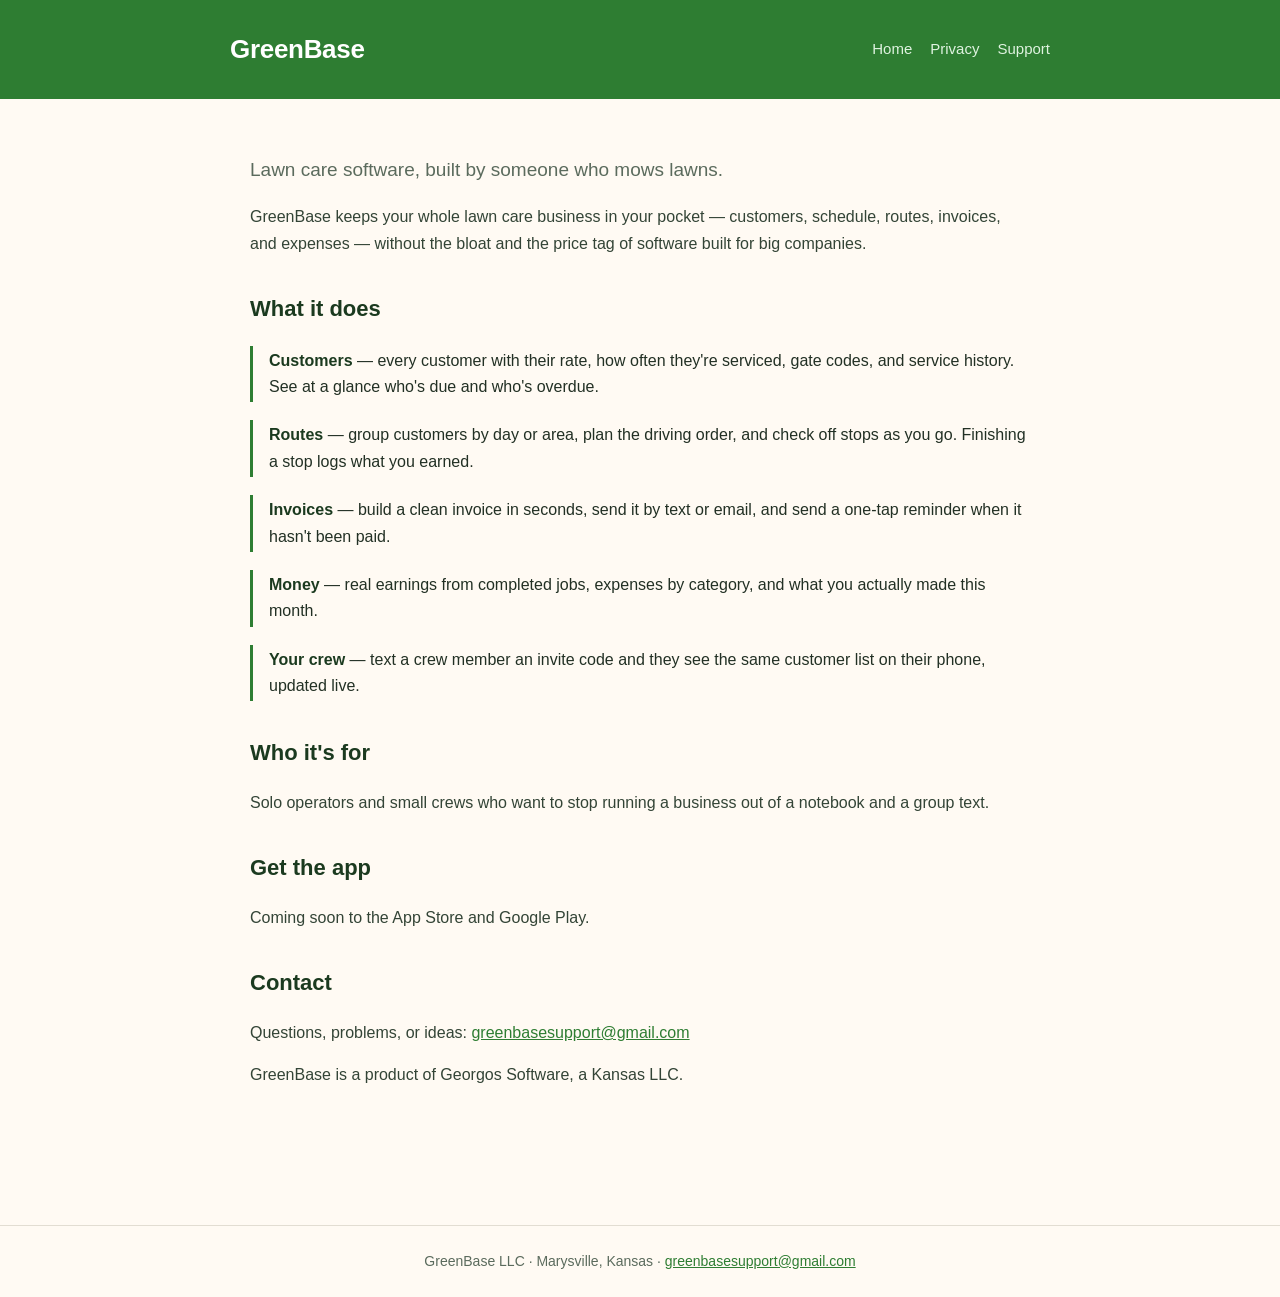
==== index.html @ cf77005a "Add files via upload" ====
<!DOCTYPE html>
<html lang="en"><head><meta charset="utf-8">
<meta name="viewport" content="width=device-width,initial-scale=1">
<title>GreenBase — Lawn Care Business Software</title>
<meta name="description" content="GreenBase — simple software for lawn care businesses.">
<link rel="stylesheet" href="style.css"></head><body>
<header><div class="wrap"><h1>GreenBase</h1>
<nav><a href="index.html">Home</a><a href="privacy.html">Privacy</a><a href="support.html">Support</a></nav>
</div></header><main>
<p class="lead">Lawn care software, built by someone who mows lawns.</p>
<p>GreenBase keeps your whole lawn care business in your pocket &mdash; customers, schedule,
routes, invoices, and expenses &mdash; without the bloat and the price tag of software built
for big companies.</p>

<h2>What it does</h2>
<div class="feature"><b>Customers</b> &mdash; every customer with their rate, how often they're
serviced, gate codes, and service history. See at a glance who's due and who's overdue.</div>
<div class="feature"><b>Routes</b> &mdash; group customers by day or area, plan the driving
order, and check off stops as you go. Finishing a stop logs what you earned.</div>
<div class="feature"><b>Invoices</b> &mdash; build a clean invoice in seconds, send it by text
or email, and send a one-tap reminder when it hasn't been paid.</div>
<div class="feature"><b>Money</b> &mdash; real earnings from completed jobs, expenses by
category, and what you actually made this month.</div>
<div class="feature"><b>Your crew</b> &mdash; text a crew member an invite code and they see
the same customer list on their phone, updated live.</div>

<h2>Who it's for</h2>
<p>Solo operators and small crews who want to stop running a business out of a notebook and a
group text.</p>

<h2>Get the app</h2>
<p>Coming soon to the App Store and Google Play.</p>

<h2>Contact</h2>
<p>Questions, problems, or ideas:
<a href="mailto:greenbasesupport@gmail.com">greenbasesupport@gmail.com</a></p>
<p>GreenBase is a product of Georgos Software, a Kansas LLC.</p>
</main><footer>
GreenBase LLC &middot; Marysville, Kansas &middot;
<a href="mailto:greenbasesupport@gmail.com">greenbasesupport@gmail.com</a>
</footer></body></html>
---- style.css ----
:root{--green:#2e7d32;--dark:#1b3a1f;--muted:#5b6b5d;--bg:#fffaf3}
*{box-sizing:border-box}
body{margin:0;font:16px/1.65 -apple-system,BlinkMacSystemFont,"Segoe UI",Roboto,Helvetica,Arial,sans-serif;
color:#22302400;color:#223024;background:var(--bg)}
header{background:var(--green);color:#fff;padding:28px 20px}
header .wrap{max-width:820px;margin:0 auto;display:flex;align-items:center;gap:14px;flex-wrap:wrap}
header h1{margin:0;font-size:26px;letter-spacing:-.3px}
nav{margin-left:auto;display:flex;gap:18px}
nav a{color:#dff3e0;text-decoration:none;font-size:15px}
nav a:hover{color:#fff;text-decoration:underline}
main{max-width:820px;margin:0 auto;padding:36px 20px 70px}
h2{color:var(--dark);margin-top:34px;font-size:22px}
h3{color:var(--dark);margin-top:26px;font-size:17px}
p,li{color:#33443600;color:#334436}
ul{padding-left:20px}
.lead{font-size:19px;color:var(--muted)}
.feature{border-left:3px solid var(--green);padding:2px 0 2px 16px;margin:18px 0}
.feature b{color:var(--dark)}
footer{border-top:1px solid #e2ddd2;margin-top:50px;padding:24px 20px;text-align:center;color:var(--muted);font-size:14px}
a{color:var(--green)}
.date{color:var(--muted);font-size:14px}
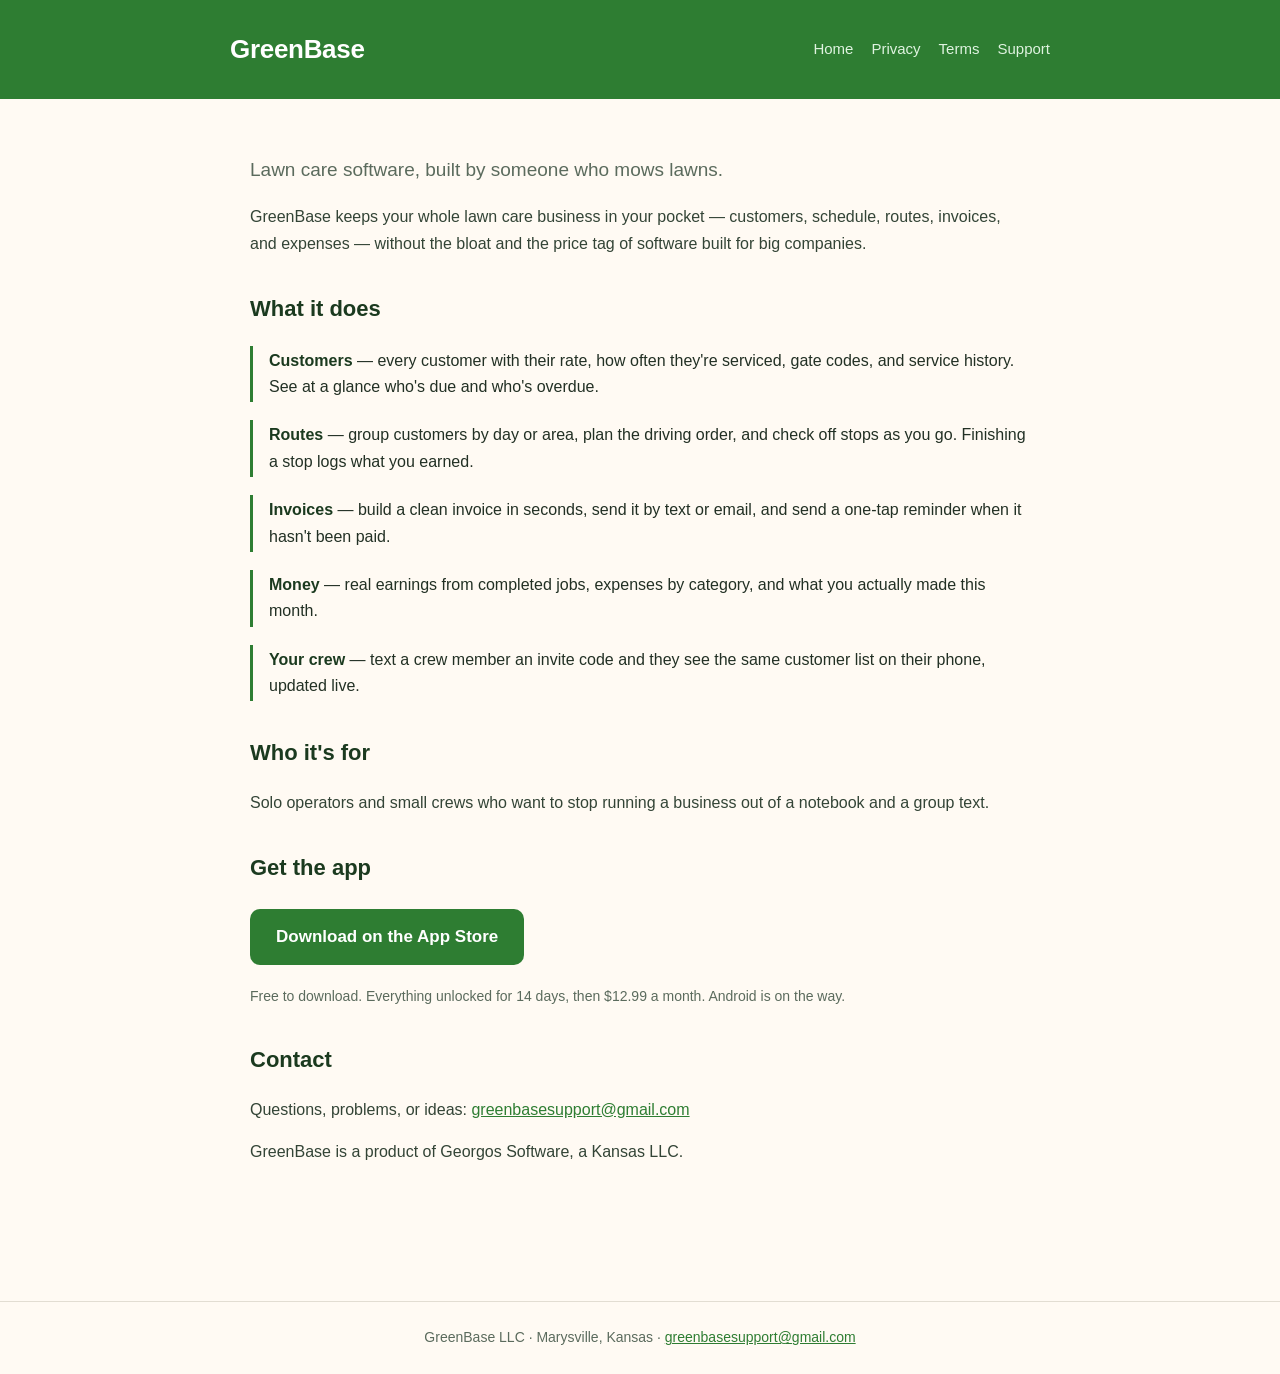
==== commit aa959b95: "The app is out — say so, and publish the terms The site still read "Coming soon to the App Store and" ====
--- a/index.html
+++ b/index.html
@@ -5,7 +5,7 @@
 <meta name="description" content="GreenBase — simple software for lawn care businesses.">
 <link rel="stylesheet" href="style.css"></head><body>
 <header><div class="wrap"><h1>GreenBase</h1>
-<nav><a href="index.html">Home</a><a href="privacy.html">Privacy</a><a href="support.html">Support</a></nav>
+<nav><a href="index.html">Home</a><a href="privacy.html">Privacy</a><a href="terms.html">Terms</a><a href="support.html">Support</a></nav>
 </div></header><main>
 <p class="lead">Lawn care software, built by someone who mows lawns.</p>
 <p>GreenBase keeps your whole lawn care business in your pocket &mdash; customers, schedule,
@@ -29,7 +29,9 @@
 group text.</p>
 
 <h2>Get the app</h2>
-<p>Coming soon to the App Store and Google Play.</p>
+<p><a class="cta" href="https://apps.apple.com/us/app/id6799824538">Download on the App Store</a></p>
+<p class="cta-note">Free to download. Everything unlocked for 14 days, then $12.99 a month.
+Android is on the way.</p>
 
 <h2>Contact</h2>
 <p>Questions, problems, or ideas:
--- a/style.css
+++ b/style.css
@@ -19,3 +19,7 @@
 footer{border-top:1px solid #e2ddd2;margin-top:50px;padding:24px 20px;text-align:center;color:var(--muted);font-size:14px}
 a{color:var(--green)}
 .date{color:var(--muted);font-size:14px}
+.cta{display:inline-block;background:var(--green);color:#fff;text-decoration:none;
+font-size:17px;font-weight:600;padding:14px 26px;border-radius:10px;margin:4px 0}
+.cta:hover{background:var(--dark)}
+.cta-note{color:var(--muted);font-size:14px;margin-top:10px}
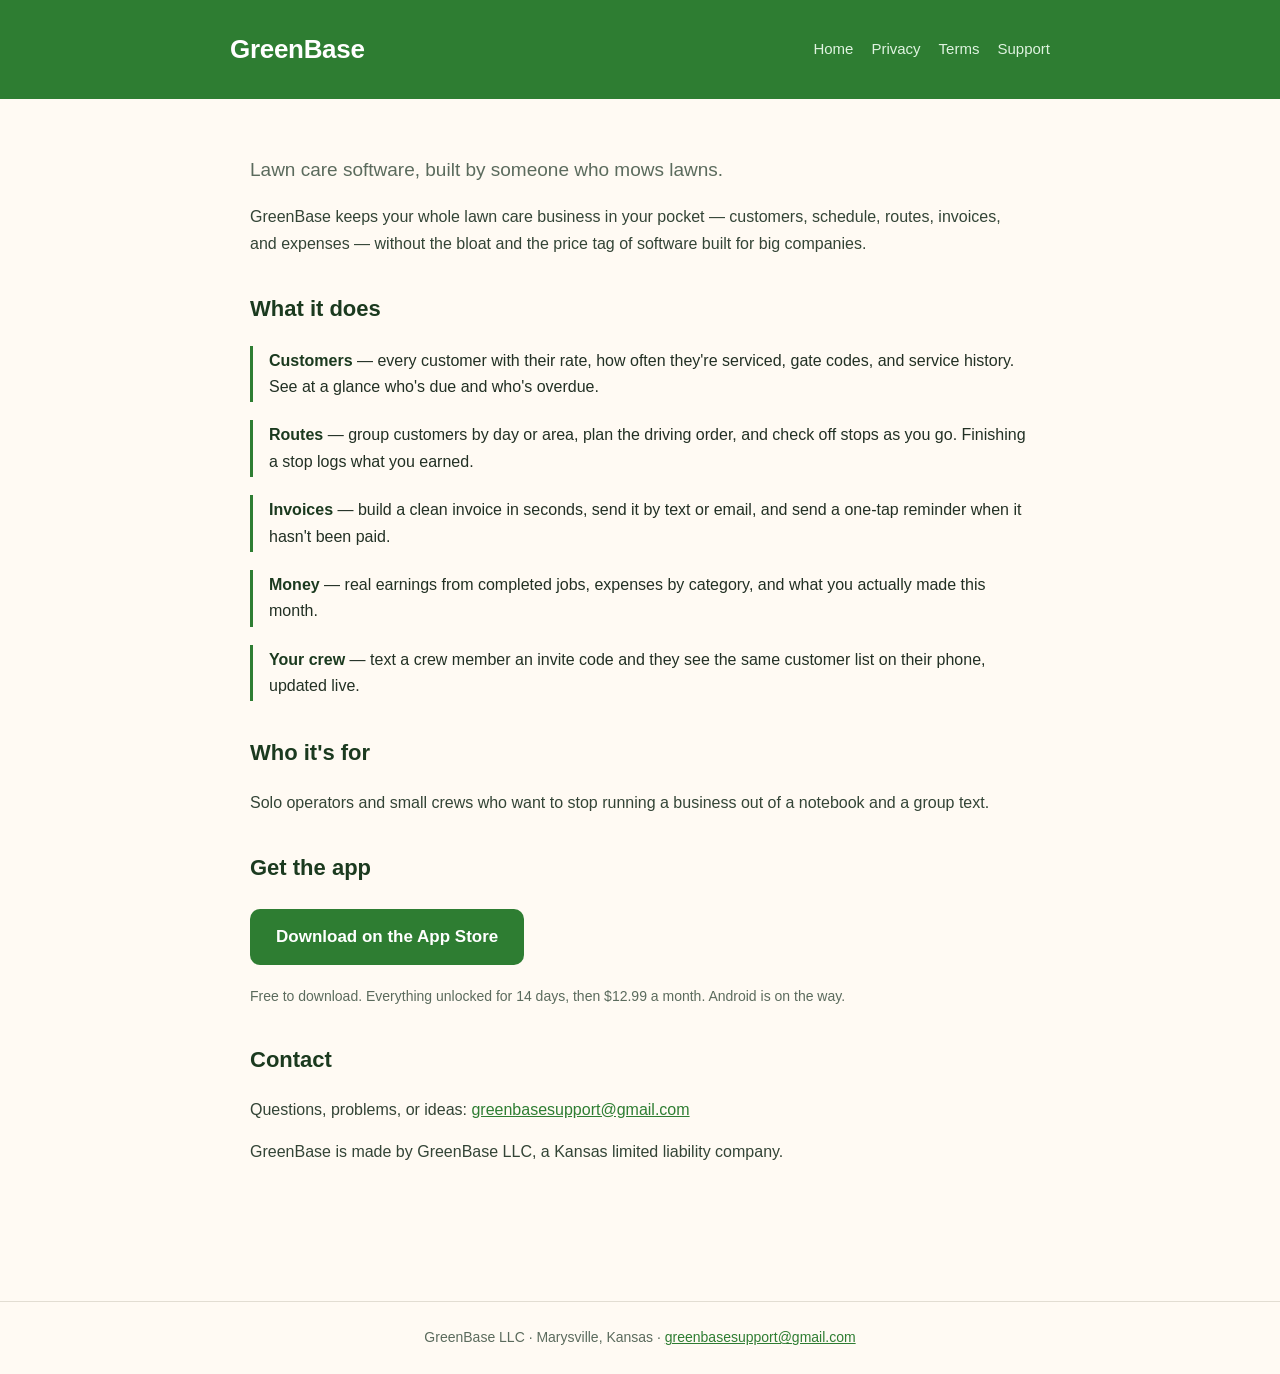
==== commit 326d99a8: "Say what Android does, and whose company this is The privacy policy credited Apple with work the And" ====
--- a/index.html
+++ b/index.html
@@ -36,7 +36,7 @@
 <h2>Contact</h2>
 <p>Questions, problems, or ideas:
 <a href="mailto:greenbasesupport@gmail.com">greenbasesupport@gmail.com</a></p>
-<p>GreenBase is a product of Georgos Software, a Kansas LLC.</p>
+<p>GreenBase is made by GreenBase LLC, a Kansas limited liability company.</p>
 </main><footer>
 GreenBase LLC &middot; Marysville, Kansas &middot;
 <a href="mailto:greenbasesupport@gmail.com">greenbasesupport@gmail.com</a>
--- a/style.css
+++ b/style.css
@@ -1,7 +1,7 @@
 :root{--green:#2e7d32;--dark:#1b3a1f;--muted:#5b6b5d;--bg:#fffaf3}
 *{box-sizing:border-box}
 body{margin:0;font:16px/1.65 -apple-system,BlinkMacSystemFont,"Segoe UI",Roboto,Helvetica,Arial,sans-serif;
-color:#22302400;color:#223024;background:var(--bg)}
+color:#223024;background:var(--bg)}
 header{background:var(--green);color:#fff;padding:28px 20px}
 header .wrap{max-width:820px;margin:0 auto;display:flex;align-items:center;gap:14px;flex-wrap:wrap}
 header h1{margin:0;font-size:26px;letter-spacing:-.3px}
@@ -11,7 +11,7 @@
 main{max-width:820px;margin:0 auto;padding:36px 20px 70px}
 h2{color:var(--dark);margin-top:34px;font-size:22px}
 h3{color:var(--dark);margin-top:26px;font-size:17px}
-p,li{color:#33443600;color:#334436}
+p,li{color:#334436}
 ul{padding-left:20px}
 .lead{font-size:19px;color:var(--muted)}
 .feature{border-left:3px solid var(--green);padding:2px 0 2px 16px;margin:18px 0}
